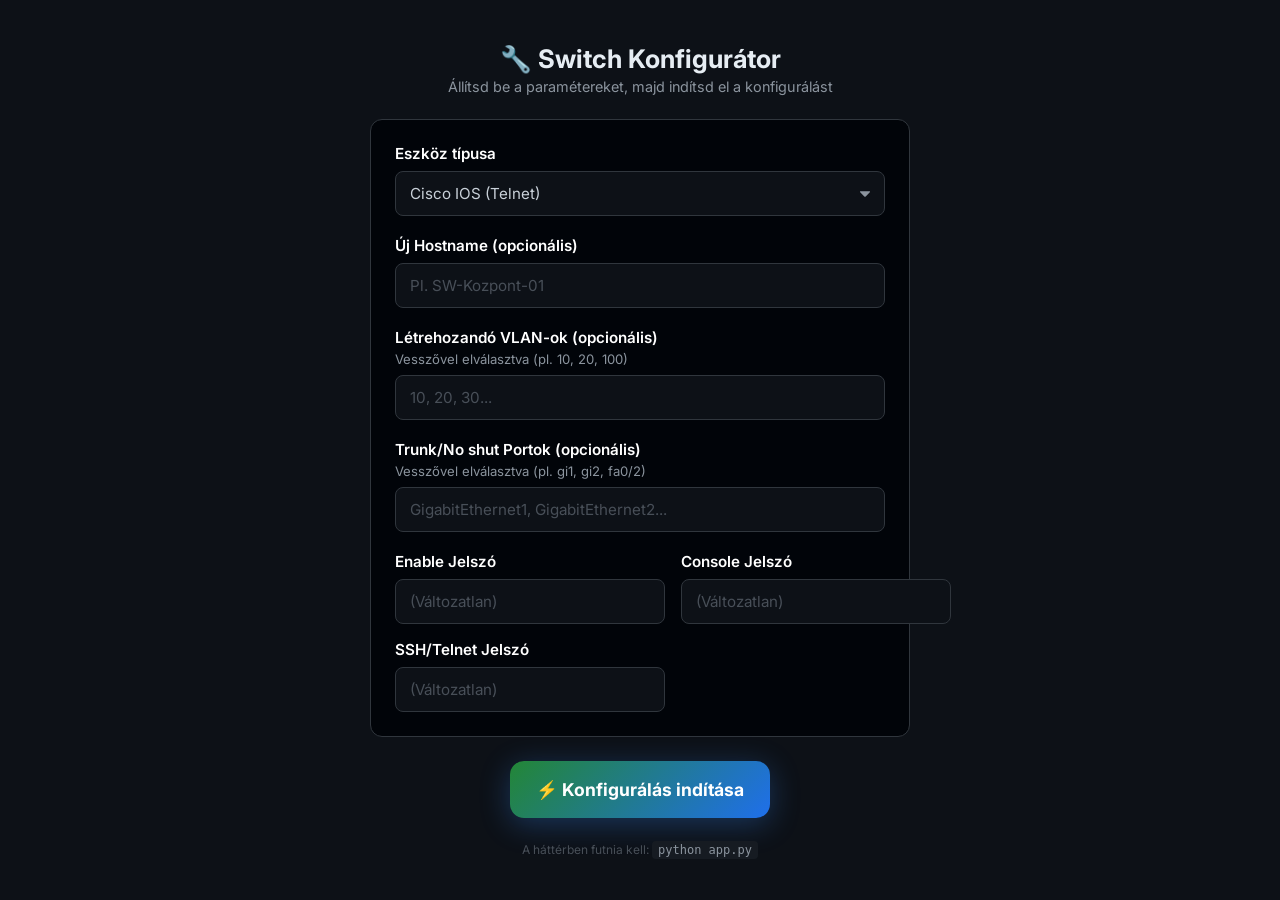
==== automata/index.html @ df7b24db "pkt fizikai resz + automatizalas" ====
<!DOCTYPE html>
<html lang="hu">

<head>
  <meta charset="UTF-8" />
  <meta name="viewport" content="width=device-width, initial-scale=1.0" />
  <title>Switch Konfigurátor</title>
  <link href="https://fonts.googleapis.com/css2?family=Inter:wght@400;600;700&family=JetBrains+Mono&display=swap"
    rel="stylesheet" />
  <style>
    *,
    *::before,
    *::after {
      box-sizing: border-box;
      margin: 0;
      padding: 0;
    }

    body {
      background: #0d1117;
      color: #e6edf3;
      font-family: 'Inter', sans-serif;
      min-height: 100vh;
      display: flex;
      flex-direction: column;
      align-items: center;
      justify-content: center;
      padding: 40px 16px;
      gap: 24px;
    }

    .title {
      text-align: center;
    }

    .title h1 {
      font-size: 1.6rem;
      font-weight: 700;
    }

    .title p {
      color: #8b949e;
      font-size: .9rem;
      margin-top: 4px;
    }

    /* ── Nagy gomb ── */
    #runBtn {
      display: flex;
      align-items: center;
      justify-content: center;
      gap: 10px;
      width: 260px;
      padding: 18px;
      border: none;
      border-radius: 14px;
      background: linear-gradient(135deg, #238636, #1f6feb);
      color: #fff;
      font-family: 'Inter', sans-serif;
      font-size: 1.1rem;
      font-weight: 700;
      cursor: pointer;
      box-shadow: 0 6px 30px rgba(56, 139, 253, .3);
      transition: transform .15s, opacity .2s;
    }

    #runBtn:hover {
      transform: translateY(-2px);
      opacity: .92;
    }

    #runBtn:active {
      transform: translateY(0);
    }

    #runBtn:disabled {
      opacity: .5;
      cursor: not-allowed;
      transform: none;
    }

    .spinner {
      width: 20px;
      height: 20px;
      border: 2px solid rgba(255, 255, 255, .3);
      border-top-color: #fff;
      border-radius: 50%;
      animation: spin .7s linear infinite;
      display: none;
      flex-shrink: 0;
    }

    @keyframes spin {
      to {
        transform: rotate(360deg);
      }
    }

    #runBtn.loading .spinner {
      display: block;
    }

    /* ── Banner ── */
    #banner {
      border-radius: 10px;
      padding: 14px 22px;
      font-weight: 600;
      font-size: .92rem;
      display: none;
      align-items: center;
      gap: 10px;
      max-width: 520px;
      width: 100%;
      text-align: center;
      justify-content: center;
    }

    #banner.ok {
      background: rgba(63, 185, 80, .12);
      border: 1px solid rgba(63, 185, 80, .4);
      color: #3fb950;
      display: flex;
    }

    #banner.error {
      background: rgba(218, 54, 51, .12);
      border: 1px solid rgba(218, 54, 51, .4);
      color: #f85149;
      display: flex;
    }

    /* ── Log panel ── */
    #log {
      background: #010409;
      border: 1px solid #30363d;
      border-radius: 12px;
      padding: 18px;
      width: 100%;
      max-width: 640px;
      min-height: 180px;
      max-height: 420px;
      overflow-y: auto;
      font-family: 'JetBrains Mono', monospace;
      font-size: .78rem;
      line-height: 1.8;
      display: none;
    }

    #log.visible {
      display: block;
    }

    .l-info {
      color: #8b949e;
    }

    .l-ok {
      color: #3fb950;
      font-weight: 600;
    }

    .l-err {
      color: #f85149;
      font-weight: 600;
    }

    .l-out {
      color: #79c0ff;
    }

    ::-webkit-scrollbar {
      width: 5px;
    }

    ::-webkit-scrollbar-thumb {
      background: #30363d;
      border-radius: 3px;
    }

    .hint {
      font-size: .75rem;
      color: #484f58;
      text-align: center;
    }

    .hint code {
      background: #161b22;
      border-radius: 4px;
      padding: 2px 6px;
      color: #8b949e;
    }

    /* ── Űrlap elemek ── */
    .form-group {
      background: #010409;
      border: 1px solid #30363d;
      border-radius: 12px;
      padding: 24px;
      width: 100%;
      max-width: 540px;
      display: flex;
      flex-direction: column;
      gap: 20px;
    }

    .form-row {
      display: flex;
      flex-direction: column;
      gap: 8px;
    }

    .form-row label.main-label {
      font-weight: 600;
      color: #fff;
      font-size: 0.95rem;
    }

    .form-row label.sub-label {
      font-size: 0.82rem;
      color: #8b949e;
      margin-top: -4px;
    }

    input[type="text"],
    input[type="password"],
    select {
      background: #0d1117;
      color: #c9d1d9;
      border: 1px solid #30363d;
      border-radius: 8px;
      padding: 12px 14px;
      font-family: 'Inter', sans-serif;
      font-size: 0.95rem;
      outline: none;
      transition: border-color 0.2s, box-shadow 0.2s;
    }

    input[type="text"]::placeholder,
    input[type="password"]::placeholder {
      color: #484f58;
    }

    input[type="text"]:focus,
    input[type="password"]:focus,
    select:focus {
      border-color: #58a6ff;
      box-shadow: 0 0 0 3px rgba(88, 166, 255, 0.3);
    }

    select {
      cursor: pointer;
      appearance: none;
      background-image: url("data:image/svg+xml;charset=US-ASCII,%3Csvg%20xmlns%3D%22http%3A%2F%2Fwww.w3.org%2F2000%2Fsvg%22%20width%3D%22292.4%22%20height%3D%22292.4%22%3E%3Cpath%20fill%3D%22%238b949e%22%20d%3D%22M287%2069.4a17.6%2017.6%200%200%200-13-5.4H18.4c-5%200-9.3%201.8-12.9%205.4A17.6%2017.6%200%200%200%200%2082.2c0%205%201.8%209.3%205.4%2012.9l128%20127.9c3.6%203.6%207.8%205.4%2012.8%205.4s9.2-1.8%2012.8-5.4L287%2095c3.5-3.5%205.4-7.8%205.4-12.8%200-5-1.9-9.2-5.5-12.8z%22%2F%3E%3C%2Fsvg%3E");
      background-repeat: no-repeat;
      background-position: right 14px top 50%;
      background-size: 10px auto;
    }

    .form-grid {
      display: grid;
      grid-template-columns: 1fr 1fr;
      gap: 16px;
    }
  </style>
</head>

<body>

  <div class="title">
    <h1>🔧 Switch Konfigurátor</h1>
    <p>Állítsd be a paramétereket, majd indítsd el a konfigurálást</p>
  </div>

  <div class="form-group">
    <div class="form-row">
      <label class="main-label" for="device_type">Eszköz típusa</label>
      <select id="device_type">
        <option value="cisco_ios_telnet">Cisco IOS (Telnet)</option>
        <option value="cisco_s300">Cisco SG300 (SSH)</option>
        <option value="cisco_s300_telnet">Cisco SG300 (Telnet)</option>
      </select>
    </div>

    <div class="form-row">
      <label class="main-label" for="cfg_hostname">Új Hostname (opcionális)</label>
      <input type="text" id="cfg_hostname" placeholder="Pl. SW-Kozpont-01">
    </div>

    <div class="form-row">
      <label class="main-label" for="cfg_vlans">Létrehozandó VLAN-ok (opcionális)</label>
      <label class="sub-label">Vesszővel elválasztva (pl. 10, 20, 100)</label>
      <input type="text" id="cfg_vlans" placeholder="10, 20, 30...">
    </div>

    <div class="form-row">
      <label class="main-label" for="cfg_ports">Trunk/No shut Portok (opcionális)</label>
      <label class="sub-label">Vesszővel elválasztva (pl. gi1, gi2, fa0/2)</label>
      <input type="text" id="cfg_ports" placeholder="GigabitEthernet1, GigabitEthernet2...">
    </div>

    <div class="form-grid">
      <div class="form-row">
        <label class="main-label" for="cfg_pass_enable">Enable Jelszó</label>
        <input type="password" id="cfg_pass_enable" placeholder="(Változatlan)">
      </div>
      <div class="form-row">
        <label class="main-label" for="cfg_pass_console">Console Jelszó</label>
        <input type="password" id="cfg_pass_console" placeholder="(Változatlan)">
      </div>
      <div class="form-row">
        <label class="main-label" for="cfg_pass_vty">SSH/Telnet Jelszó</label>
        <input type="password" id="cfg_pass_vty" placeholder="(Változatlan)">
      </div>
    </div>
  </div>

  <button id="runBtn" onclick="run()">
    <div class="spinner"></div>
    <span id="label">⚡ Konfigurálás indítása</span>
  </button>

  <div id="banner"></div>
  <div id="log"></div>

  <p class="hint">A háttérben futnia kell: <code>python app.py</code></p>

  <script>
    async function run() {
      const btn = document.getElementById('runBtn');

      // Összeállítjuk a payload-ot a szövegmezőkből
      const payload = {
        device_type: document.getElementById('device_type').value,
        config: {
          hostname: document.getElementById('cfg_hostname').value.trim(),
          vlans: document.getElementById('cfg_vlans').value.trim(),
          ports: document.getElementById('cfg_ports').value.trim(),
          pass_enable: document.getElementById('cfg_pass_enable').value,
          pass_console: document.getElementById('cfg_pass_console').value,
          pass_vty: document.getElementById('cfg_pass_vty').value
        }
      };

      // Van-e beállítva legalább egy dolog?
      const hasConfig = Object.values(payload.config).some(val => val !== '');
      if (!hasConfig) {
        showBanner('error', '❌ Kérlek tölts ki legalább egy konfigurációs paramétert vagy jelszót!');
        return;
      }

      btn.classList.add('loading');
      btn.disabled = true;
      document.getElementById('label').textContent = 'Fut...';
      hideBanner();
      clearLog();

      addLog('▶ Konfigurálás indítása...', 'info');

      try {
        const res = await fetch('/api/run', {
          method: 'POST',
          headers: { 'Content-Type': 'application/json' },
          body: JSON.stringify(payload)
        });
        const data = await res.json();

        data.output?.split('\n').forEach(line => {
          if (!line.trim()) return;
          const u = line.toUpperCase();
          let cls = 'out';
          if (u.includes('[INFO]')) cls = 'info';
          if (u.includes('[SIKER]')) cls = 'ok';
          if (u.includes('[ERROR]') || u.includes('HIBA')) cls = 'err';
          addLog(line, cls);
        });

        data.success
          ? showBanner('ok', '✅ Switch sikeresen konfigurálva!')
          : showBanner('error', '❌ ' + (data.output?.split('\n').reverse().find(l => l.includes('[ERROR]')) || 'Hiba történt'));

      } catch {
        addLog('[ERROR] Flask szerver nem elérhető!', 'err');
        addLog('[INFO]  Indítsd el: python app.py', 'info');
        showBanner('error', '❌ A Python szerver nem fut! Indítsd el: python app.py');
      } finally {
        btn.classList.remove('loading');
        btn.disabled = false;
        document.getElementById('label').textContent = '⚡ Konfigurálás indítása';
      }
    }

    function showBanner(t, m) {
      const b = document.getElementById('banner');
      b.className = t; b.textContent = m;
    }
    function hideBanner() { document.getElementById('banner').className = ''; }

    function addLog(text, cls) {
      const el = document.getElementById('log');
      el.classList.add('visible');
      const d = document.createElement('div');
      d.className = 'l-' + cls;
      d.textContent = text;
      el.appendChild(d);
      el.scrollTop = el.scrollHeight;
    }
    function clearLog() {
      const el = document.getElementById('log');
      el.innerHTML = '';
      el.classList.remove('visible');
    }
  </script>
</body>

</html>
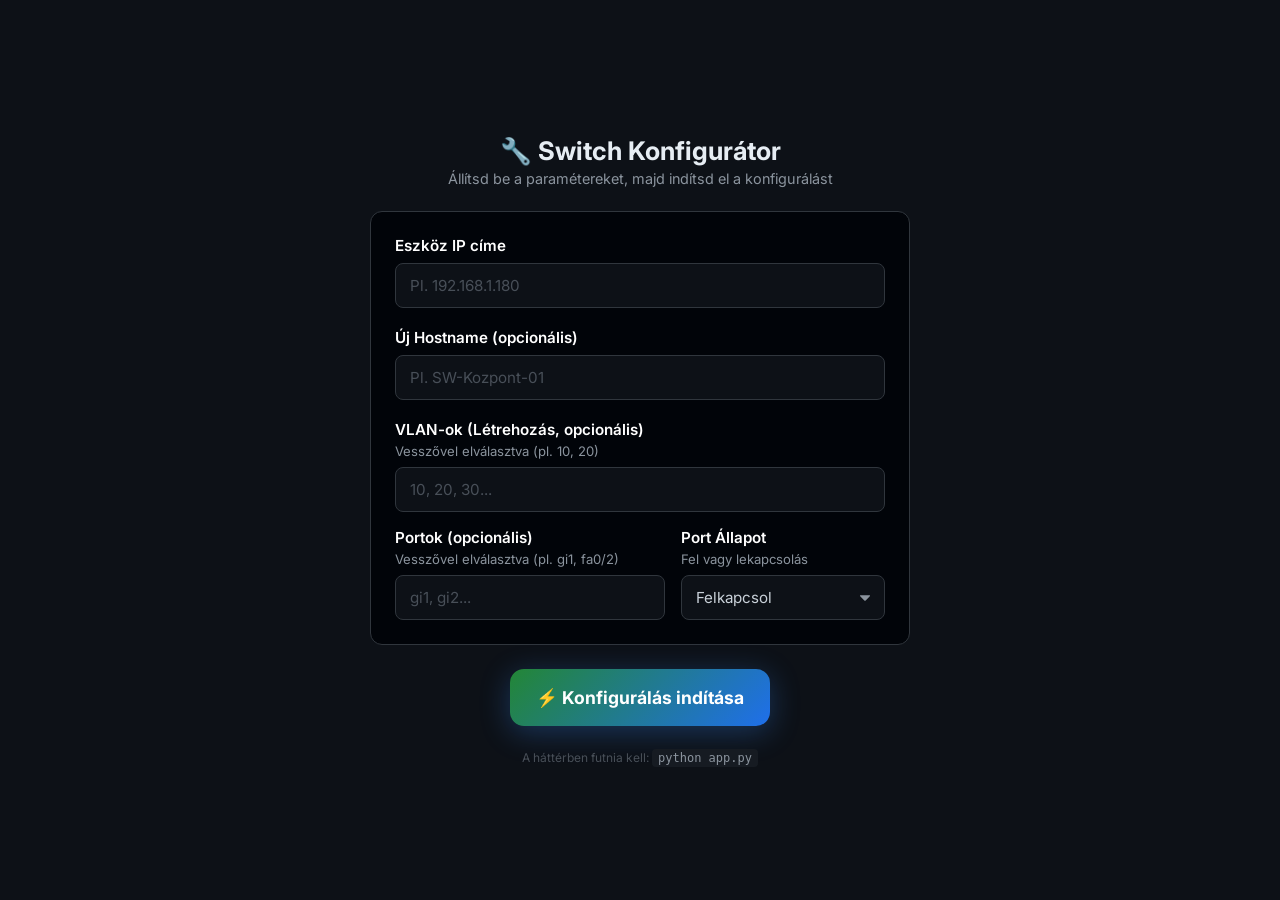
==== commit b78ea0a0: "nem tudom mi ez" ====
--- a/automata/index.html
+++ b/automata/index.html
@@ -273,12 +273,8 @@
 
   <div class="form-group">
     <div class="form-row">
-      <label class="main-label" for="device_type">Eszköz típusa</label>
-      <select id="device_type">
-        <option value="cisco_ios_telnet">Cisco IOS (Telnet)</option>
-        <option value="cisco_s300">Cisco SG300 (SSH)</option>
-        <option value="cisco_s300_telnet">Cisco SG300 (Telnet)</option>
-      </select>
+      <label class="main-label" for="target_ip">Eszköz IP címe</label>
+      <input type="text" id="target_ip" placeholder="Pl. 192.168.1.180">
     </div>
 
     <div class="form-row">
@@ -286,30 +282,25 @@
       <input type="text" id="cfg_hostname" placeholder="Pl. SW-Kozpont-01">
     </div>
 
-    <div class="form-row">
-      <label class="main-label" for="cfg_vlans">Létrehozandó VLAN-ok (opcionális)</label>
-      <label class="sub-label">Vesszővel elválasztva (pl. 10, 20, 100)</label>
-      <input type="text" id="cfg_vlans" placeholder="10, 20, 30...">
-    </div>
-
-    <div class="form-row">
-      <label class="main-label" for="cfg_ports">Trunk/No shut Portok (opcionális)</label>
-      <label class="sub-label">Vesszővel elválasztva (pl. gi1, gi2, fa0/2)</label>
-      <input type="text" id="cfg_ports" placeholder="GigabitEthernet1, GigabitEthernet2...">
-    </div>
-
     <div class="form-grid">
+      <div class="form-row" style="grid-column: 1 / -1;">
+        <label class="main-label" for="cfg_vlans">VLAN-ok (Létrehozás, opcionális)</label>
+        <label class="sub-label">Vesszővel elválasztva (pl. 10, 20)</label>
+        <input type="text" id="cfg_vlans" placeholder="10, 20, 30...">
+      </div>
+
       <div class="form-row">
-        <label class="main-label" for="cfg_pass_enable">Enable Jelszó</label>
-        <input type="password" id="cfg_pass_enable" placeholder="(Változatlan)">
+        <label class="main-label" for="cfg_ports">Portok (opcionális)</label>
+        <label class="sub-label">Vesszővel elválasztva (pl. gi1, fa0/2)</label>
+        <input type="text" id="cfg_ports" placeholder="gi1, gi2...">
       </div>
       <div class="form-row">
-        <label class="main-label" for="cfg_pass_console">Console Jelszó</label>
-        <input type="password" id="cfg_pass_console" placeholder="(Változatlan)">
-      </div>
-      <div class="form-row">
-        <label class="main-label" for="cfg_pass_vty">SSH/Telnet Jelszó</label>
-        <input type="password" id="cfg_pass_vty" placeholder="(Változatlan)">
+        <label class="main-label" for="cfg_port_state">Port Állapot</label>
+        <label class="sub-label">Fel vagy lekapcsolás</label>
+        <select id="cfg_port_state">
+          <option value="up">Felkapcsol</option>
+          <option value="down">Lekapcsol</option>
+        </select>
       </div>
     </div>
   </div>
@@ -330,21 +321,26 @@
 
       // Összeállítjuk a payload-ot a szövegmezőkből
       const payload = {
-        device_type: document.getElementById('device_type').value,
+        target_ip: document.getElementById('target_ip').value.trim(),
         config: {
           hostname: document.getElementById('cfg_hostname').value.trim(),
           vlans: document.getElementById('cfg_vlans').value.trim(),
+          vlan_state: 'up',
           ports: document.getElementById('cfg_ports').value.trim(),
-          pass_enable: document.getElementById('cfg_pass_enable').value,
-          pass_console: document.getElementById('cfg_pass_console').value,
-          pass_vty: document.getElementById('cfg_pass_vty').value
+          port_state: document.getElementById('cfg_port_state').value
         }
       };
 
-      // Van-e beállítva legalább egy dolog?
-      const hasConfig = Object.values(payload.config).some(val => val !== '');
+      // Van-e beállítva legalább egy dolog? (a state mezőkön kívül)
+      const hasConfig = payload.config.hostname !== '' || payload.config.vlans !== '' || payload.config.ports !== '';
+      
+      if (!payload.target_ip) {
+        showBanner('error', '❌ Kérlek add meg az eszköz IP címét!');
+        return;
+      }
+
       if (!hasConfig) {
-        showBanner('error', '❌ Kérlek tölts ki legalább egy konfigurációs paramétert vagy jelszót!');
+        showBanner('error', '❌ Kérlek tölts ki legalább egy konfigurációs paramétert (Hostname, VLAN vagy Port)!');
         return;
       }
 
